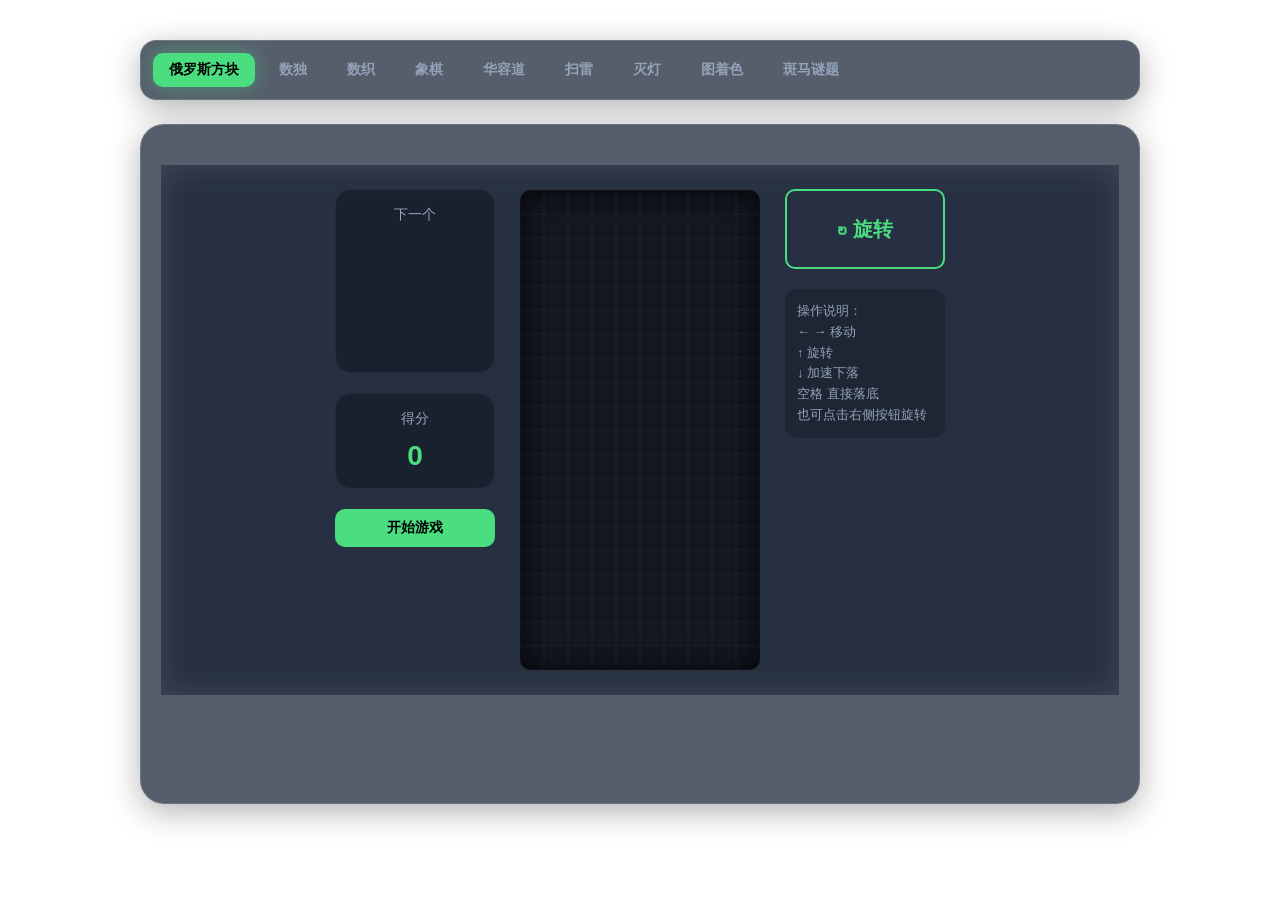
==== index.html @ 693450af "Add files via upload" ====
<!DOCTYPE html>
<html lang="zh-CN">
<head>
<meta charset="UTF-8">
<meta name="viewport" content="width=device-width, initial-scale=1.0">
<title>游戏空间 - 生活与工具</title>
<link rel="stylesheet" href="css/common.css">
</head>
<body>
<div class="container">
    <!-- 游戏切换导航 -->
    <nav class="game-nav" id="gameNav">
        <button class="nav-btn active" data-game="tetris">俄罗斯方块</button>
        <button class="nav-btn" data-game="sudoku">数独</button>
        <button class="nav-btn" data-game="nonogram">数织</button>
        <button class="nav-btn" data-game="chess">象棋</button>
        <button class="nav-btn" data-game="klotski">华容道</button>
        <button class="nav-btn" data-game="minesweeper">扫雷</button>
        <button class="nav-btn" data-game="lightsout">灭灯</button>
        <button class="nav-btn" data-game="graphcoloring">图着色</button>
        <button class="nav-btn" data-game="zebra">斑马谜题</button>
    </nav>

    <!-- 游戏容器 -->
    <main class="game-content">
        <iframe id="gameFrame" src="games/tetris.html" frameborder="0" width="100%" height="100%"></iframe>
    </main>
</div>

<script src="js/router.js"></script>
</body>
</html>
---- css/common.css ----
:root {
    --primary-color: #4ade80;
    --bg-glass: rgba(30, 41, 59, 0.75);
    --bg-glass-hover: rgba(255, 255, 255, 0.1);
    --border-glass: rgba(255, 255, 255, 0.15);
    --text-main: #f8fafc;
    --text-sub: #94a3b8;
}

* { box-sizing: border-box; margin: 0; padding: 0; font-family: -apple-system, BlinkMacSystemFont, "Segoe UI", Roboto, "Helvetica Neue", Arial, sans-serif; }

body {
    background: url('https://images.unsplash.com/photo-1618005182384-a83a8bd57fbe?q=80&w=2560&auto=format&fit=crop') no-repeat center center fixed;
    background-size: cover;
    min-height: 100vh;
    display: flex;
    flex-direction: column;
    align-items: center;
    color: var(--text-main);
    padding: 40px 20px;
}

.container {
    width: 100%;
    max-width: 1000px;   /* 版心固定 1000px */
    display: flex;
    flex-direction: column;
    gap: 24px;
}

.game-nav {
    display: flex;
    flex-wrap: wrap;
    gap: 8px;
    background: var(--bg-glass);
    backdrop-filter: blur(16px);
    padding: 12px;
    border-radius: 16px;
    border: 1px solid var(--border-glass);
    box-shadow: 0 8px 32px rgba(0, 0, 0, 0.3);
}

.nav-btn {
    background: transparent;
    color: var(--text-sub);
    border: none;
    padding: 8px 16px;
    border-radius: 10px;
    font-size: 14px;
    font-weight: 600;
    cursor: pointer;
    transition: all 0.3s ease;
}

.nav-btn:hover { color: var(--text-main); background: var(--bg-glass-hover); }
.nav-btn.active { background: var(--primary-color); color: #000; box-shadow: 0 0 20px rgba(74, 222, 128, 0.4); }

.game-content {
    background: var(--bg-glass);
    backdrop-filter: blur(16px);
    border-radius: 24px;
    border: 1px solid var(--border-glass);
    height: 680px;
    box-shadow: 0 8px 32px rgba(0, 0, 0, 0.3);
    overflow: hidden;
    position: relative;
}

#gameFrame {
    width: 100%;
    height: 100%;
    border: none;
    display: block;
}

/* 游戏内部子页面通用样式（供 iframe 内使用） */
.game-inner {
    width: 100%;
    height: 100%;
    display: flex;
    justify-content: center;
    align-items: center;
    padding: 24px;
    background: rgba(30, 41, 59, 0.4);
    backdrop-filter: blur(16px);
}

.action-btn {
    background: var(--primary-color);
    color: #000;
    border: none;
    padding: 10px 20px;
    border-radius: 10px;
    font-size: 14px;
    font-weight: bold;
    cursor: pointer;
    transition: all 0.2s;
}
.action-btn:hover { transform: translateY(-2px); box-shadow: 0 4px 15px rgba(74, 222, 128, 0.4); }
.action-btn.outline { background: transparent; color: var(--primary-color); border: 2px solid var(--primary-color); }
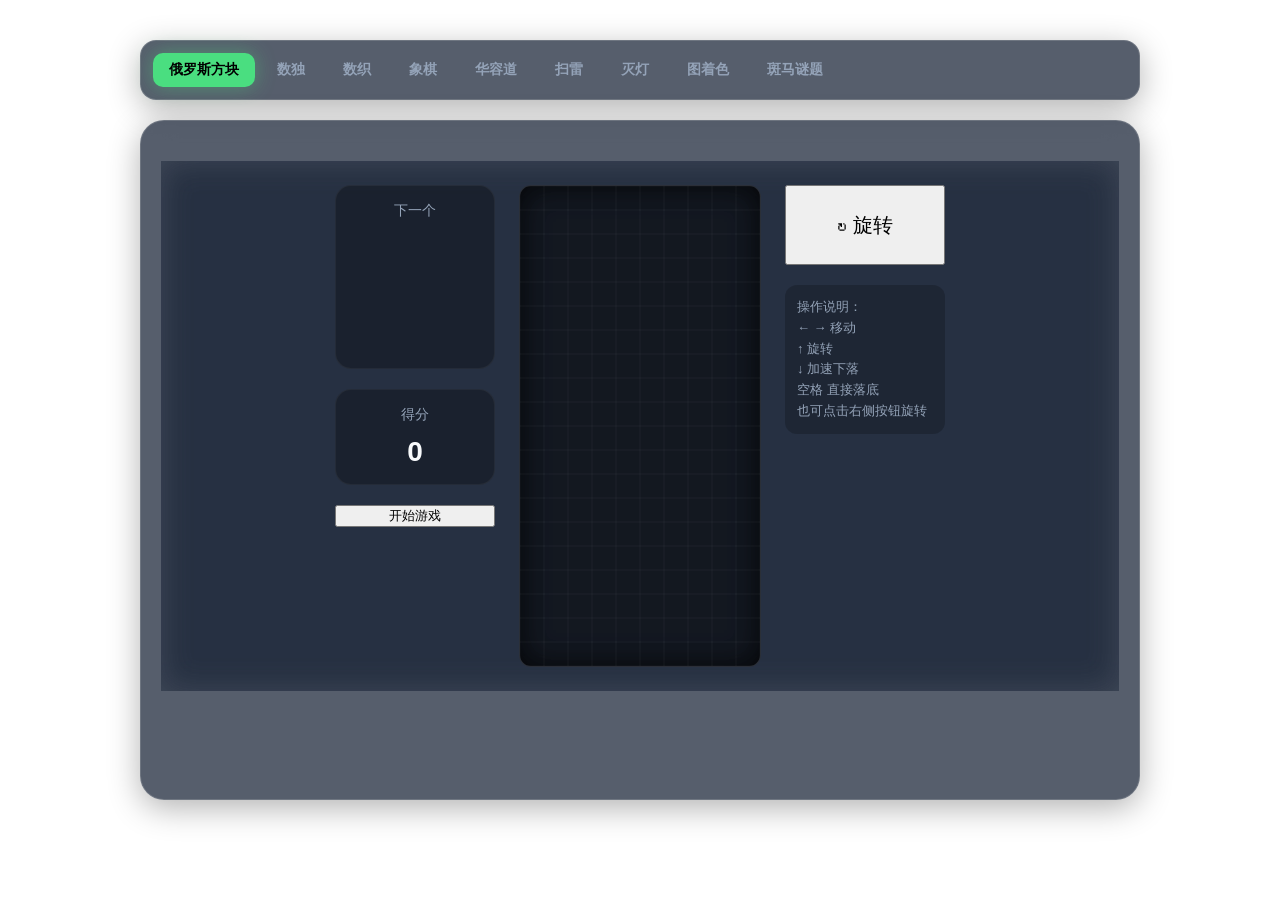
==== commit c6e24477: "Refactor game navigation and iframe logic Updated game navigation and iframe handling." ====
--- a/index.html
+++ b/index.html
@@ -3,12 +3,11 @@
 <head>
 <meta charset="UTF-8">
 <meta name="viewport" content="width=device-width, initial-scale=1.0">
-<title>游戏空间 - 生活与工具</title>
+<title>游戏空间</title>
 <link rel="stylesheet" href="css/common.css">
 </head>
 <body>
 <div class="container">
-    <!-- 游戏切换导航 -->
     <nav class="game-nav" id="gameNav">
         <button class="nav-btn active" data-game="tetris">俄罗斯方块</button>
         <button class="nav-btn" data-game="sudoku">数独</button>
@@ -21,12 +20,35 @@
         <button class="nav-btn" data-game="zebra">斑马谜题</button>
     </nav>
 
-    <!-- 游戏容器 -->
     <main class="game-content">
-        <iframe id="gameFrame" src="games/tetris.html" frameborder="0" width="100%" height="100%"></iframe>
+        <iframe id="gameFrame" src="games/tetris.html" title="游戏"></iframe>
     </main>
 </div>
 
-<script src="js/router.js"></script>
+<script src="js/bridge.js"></script>
+<script>
+(function () {
+    const frame = document.getElementById('gameFrame');
+    const buttons = document.querySelectorAll('.nav-btn');
+    let currentGame = 'tetris';
+
+    buttons.forEach(btn => {
+        btn.addEventListener('click', () => {
+            const game = btn.dataset.game;
+            if (game === currentGame) return;
+
+            // 通知旧 iframe 暂停
+            GameBridge.notifyPause(frame);
+
+            // 更新激活状态
+            buttons.forEach(b => b.classList.toggle('active', b === btn));
+
+            // 切换 iframe 内容
+            frame.src = `games/${game}.html`;
+            currentGame = game;
+        });
+    });
+})();
+</script>
 </body>
-</html>+</html>
--- a/css/common.css
+++ b/css/common.css
@@ -1,13 +1,22 @@
 :root {
-    --primary-color: #4ade80;
+    --primary: #4ade80;
+    --primary-dim: rgba(74, 222, 128, 0.15);
+    --primary-mid: rgba(74, 222, 128, 0.3);
     --bg-glass: rgba(30, 41, 59, 0.75);
-    --bg-glass-hover: rgba(255, 255, 255, 0.1);
-    --border-glass: rgba(255, 255, 255, 0.15);
-    --text-main: #f8fafc;
+    --bg-hover: rgba(255, 255, 255, 0.1);
+    --border: rgba(255, 255, 255, 0.15);
+    --text: #f8fafc;
     --text-sub: #94a3b8;
+    --danger: #ef4444;
 }
 
-* { box-sizing: border-box; margin: 0; padding: 0; font-family: -apple-system, BlinkMacSystemFont, "Segoe UI", Roboto, "Helvetica Neue", Arial, sans-serif; }
+* {
+    box-sizing: border-box;
+    margin: 0;
+    padding: 0;
+    font-family: -apple-system, BlinkMacSystemFont, "Segoe UI", Roboto, "Helvetica Neue", Arial, "PingFang SC", "Microsoft YaHei", sans-serif;
+    -webkit-tap-highlight-color: transparent;
+}
 
 body {
     background: url('https://images.unsplash.com/photo-1618005182384-a83a8bd57fbe?q=80&w=2560&auto=format&fit=crop') no-repeat center center fixed;
@@ -16,27 +25,29 @@
     display: flex;
     flex-direction: column;
     align-items: center;
-    color: var(--text-main);
+    color: var(--text);
     padding: 40px 20px;
 }
 
 .container {
     width: 100%;
-    max-width: 1000px;   /* 版心固定 1000px */
+    max-width: 1000px;
     display: flex;
     flex-direction: column;
-    gap: 24px;
+    gap: 20px;
 }
 
+/* 顶部游戏切换 */
 .game-nav {
     display: flex;
     flex-wrap: wrap;
-    gap: 8px;
+    gap: 6px;
     background: var(--bg-glass);
     backdrop-filter: blur(16px);
+    -webkit-backdrop-filter: blur(16px);
     padding: 12px;
     border-radius: 16px;
-    border: 1px solid var(--border-glass);
+    border: 1px solid var(--border);
     box-shadow: 0 8px 32px rgba(0, 0, 0, 0.3);
 }
 
@@ -49,31 +60,36 @@
     font-size: 14px;
     font-weight: 600;
     cursor: pointer;
-    transition: all 0.3s ease;
+    transition: all 0.2s ease;
 }
 
-.nav-btn:hover { color: var(--text-main); background: var(--bg-glass-hover); }
-.nav-btn.active { background: var(--primary-color); color: #000; box-shadow: 0 0 20px rgba(74, 222, 128, 0.4); }
+.nav-btn:hover { color: var(--text); background: var(--bg-hover); }
+.nav-btn.active {
+    background: var(--primary);
+    color: #000;
+    box-shadow: 0 0 20px rgba(74, 222, 128, 0.4);
+}
 
+/* 游戏容器 */
 .game-content {
     background: var(--bg-glass);
     backdrop-filter: blur(16px);
+    -webkit-backdrop-filter: blur(16px);
     border-radius: 24px;
-    border: 1px solid var(--border-glass);
+    border: 1px solid var(--border);
     height: 680px;
     box-shadow: 0 8px 32px rgba(0, 0, 0, 0.3);
     overflow: hidden;
-    position: relative;
 }
 
-#gameFrame {
+.game-content iframe {
     width: 100%;
     height: 100%;
     border: none;
     display: block;
 }
 
-/* 游戏内部子页面通用样式（供 iframe 内使用） */
+/* iframe 内部通用布局 */
 .game-inner {
     width: 100%;
     height: 100%;
@@ -83,18 +99,72 @@
     padding: 24px;
     background: rgba(30, 41, 59, 0.4);
     backdrop-filter: blur(16px);
+    -webkit-backdrop-filter: blur(16px);
+    color: var(--text);
 }
 
-.action-btn {
-    background: var(--primary-color);
+/* 通用按钮 */
+.btn {
+    background: var(--primary);
     color: #000;
     border: none;
     padding: 10px 20px;
     border-radius: 10px;
     font-size: 14px;
-    font-weight: bold;
+    font-weight: 700;
     cursor: pointer;
     transition: all 0.2s;
+    font-family: inherit;
 }
-.action-btn:hover { transform: translateY(-2px); box-shadow: 0 4px 15px rgba(74, 222, 128, 0.4); }
-.action-btn.outline { background: transparent; color: var(--primary-color); border: 2px solid var(--primary-color); }+.btn:hover:not(:disabled) { transform: translateY(-2px); box-shadow: 0 4px 15px rgba(74, 222, 128, 0.4); }
+.btn:active:not(:disabled) { transform: translateY(0); }
+.btn:disabled { background: #475569; color: #94a3b8; cursor: not-allowed; }
+.btn.ghost {
+    background: transparent;
+    color: var(--primary);
+    border: 2px solid var(--primary);
+}
+.btn.ghost:hover:not(:disabled) { background: var(--primary-dim); box-shadow: none; }
+
+/* 卡片 */
+.card {
+    background: rgba(0, 0, 0, 0.3);
+    padding: 16px;
+    border-radius: 14px;
+    border: 1px solid rgba(255, 255, 255, 0.05);
+}
+.card-title { font-size: 12px; color: var(--text-sub); margin-bottom: 8px; font-weight: 500; letter-spacing: 0.5px; }
+.card-value { font-size: 24px; font-weight: 700; color: var(--primary); }
+
+/* 模态弹窗 */
+.modal {
+    position: fixed;
+    inset: 0;
+    background: rgba(0, 0, 0, 0.75);
+    backdrop-filter: blur(8px);
+    -webkit-backdrop-filter: blur(8px);
+    display: none;
+    justify-content: center;
+    align-items: center;
+    z-index: 100;
+    animation: fadeIn 0.2s ease;
+}
+.modal.show { display: flex; }
+.modal-box {
+    background: rgba(30, 41, 59, 0.98);
+    padding: 36px 48px;
+    border-radius: 20px;
+    border: 1px solid var(--border);
+    text-align: center;
+    box-shadow: 0 20px 60px rgba(0, 0, 0, 0.6);
+    max-width: 90%;
+}
+.modal-box h2 { font-size: 24px; margin-bottom: 12px; color: var(--primary); }
+.modal-box p { font-size: 16px; color: var(--text-sub); margin-bottom: 24px; }
+.modal-box .big-value { font-size: 40px; font-weight: 700; color: #fff; display: block; margin: 12px 0 24px; }
+.modal-actions { display: flex; gap: 12px; justify-content: center; }
+
+@keyframes fadeIn {
+    from { opacity: 0; transform: scale(0.98); }
+    to { opacity: 1; transform: scale(1); }
+}
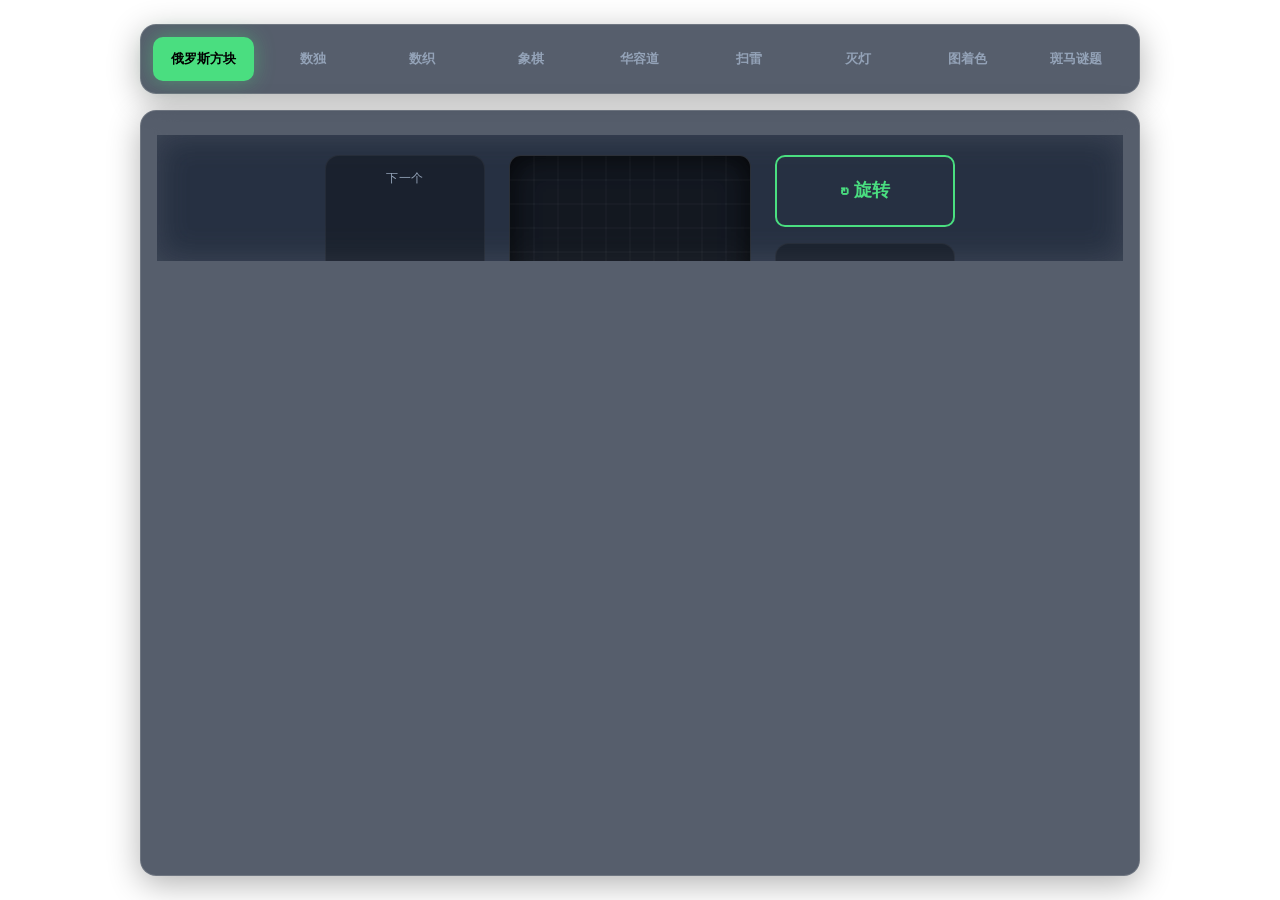
==== commit a9ac9219: "Enhance HTML with new meta tags and iframe settings Added viewport-fit and theme-color meta tags, an" ====
--- a/index.html
+++ b/index.html
@@ -2,7 +2,9 @@
 <html lang="zh-CN">
 <head>
 <meta charset="UTF-8">
-<meta name="viewport" content="width=device-width, initial-scale=1.0">
+<meta name="viewport" content="width=device-width, initial-scale=1.0, viewport-fit=cover">
+<meta name="theme-color" content="#1e293b">
+<meta name="apple-mobile-web-app-capable" content="yes">
 <title>游戏空间</title>
 <link rel="stylesheet" href="css/common.css">
 </head>
@@ -21,13 +23,15 @@
     </nav>
 
     <main class="game-content">
-        <iframe id="gameFrame" src="games/tetris.html" title="游戏"></iframe>
+        <iframe id="gameFrame" src="games/tetris.html" title="游戏" allow="fullscreen"></iframe>
     </main>
 </div>
 
 <script src="js/bridge.js"></script>
 <script>
 (function () {
+    'use strict';
+
     const frame = document.getElementById('gameFrame');
     const buttons = document.querySelectorAll('.nav-btn');
     let currentGame = 'tetris';
--- a/css/common.css
+++ b/css/common.css
@@ -1,3 +1,6 @@
+/* ============================================================
+   全局变量与基础
+   ============================================================ */
 :root {
     --primary: #4ade80;
     --primary-dim: rgba(74, 222, 128, 0.15);
@@ -8,6 +11,14 @@
     --text: #f8fafc;
     --text-sub: #94a3b8;
     --danger: #ef4444;
+    --radius: 16px;
+    --gap: 16px;
+
+    /* 移动端安全区域（iPhone 刘海） */
+    --safe-top: env(safe-area-inset-top, 0px);
+    --safe-bottom: env(safe-area-inset-bottom, 0px);
+    --safe-left: env(safe-area-inset-left, 0px);
+    --safe-right: env(safe-area-inset-right, 0px);
 }
 
 * {
@@ -16,37 +27,51 @@
     padding: 0;
     font-family: -apple-system, BlinkMacSystemFont, "Segoe UI", Roboto, "Helvetica Neue", Arial, "PingFang SC", "Microsoft YaHei", sans-serif;
     -webkit-tap-highlight-color: transparent;
+    -webkit-touch-callout: none;
+}
+
+html, body {
+    overscroll-behavior: none;
+    -webkit-text-size-adjust: 100%;
 }
 
 body {
     background: url('https://images.unsplash.com/photo-1618005182384-a83a8bd57fbe?q=80&w=2560&auto=format&fit=crop') no-repeat center center fixed;
     background-size: cover;
     min-height: 100vh;
+    min-height: 100dvh;
     display: flex;
     flex-direction: column;
     align-items: center;
     color: var(--text);
-    padding: 40px 20px;
-}
-
+    padding: calc(24px + var(--safe-top)) 16px calc(24px + var(--safe-bottom));
+}
+
+/* ============================================================
+   主容器
+   ============================================================ */
 .container {
     width: 100%;
     max-width: 1000px;
     display: flex;
     flex-direction: column;
-    gap: 20px;
-}
-
-/* 顶部游戏切换 */
+    gap: var(--gap);
+    flex: 1;
+    min-height: 0;
+}
+
+/* ============================================================
+   顶部导航
+   ============================================================ */
 .game-nav {
-    display: flex;
-    flex-wrap: wrap;
-    gap: 6px;
+    display: grid;
+    grid-template-columns: repeat(auto-fit, minmax(96px, 1fr));
+    gap: 8px;
     background: var(--bg-glass);
     backdrop-filter: blur(16px);
     -webkit-backdrop-filter: blur(16px);
     padding: 12px;
-    border-radius: 16px;
+    border-radius: var(--radius);
     border: 1px solid var(--border);
     box-shadow: 0 8px 32px rgba(0, 0, 0, 0.3);
 }
@@ -55,12 +80,18 @@
     background: transparent;
     color: var(--text-sub);
     border: none;
-    padding: 8px 16px;
+    padding: 10px 8px;
     border-radius: 10px;
-    font-size: 14px;
+    font-size: 13px;
     font-weight: 600;
     cursor: pointer;
     transition: all 0.2s ease;
+    min-height: 44px;
+    display: flex;
+    align-items: center;
+    justify-content: center;
+    text-align: center;
+    line-height: 1.2;
 }
 
 .nav-btn:hover { color: var(--text); background: var(--bg-hover); }
@@ -70,16 +101,20 @@
     box-shadow: 0 0 20px rgba(74, 222, 128, 0.4);
 }
 
-/* 游戏容器 */
+/* ============================================================
+   游戏容器
+   ============================================================ */
 .game-content {
     background: var(--bg-glass);
     backdrop-filter: blur(16px);
     -webkit-backdrop-filter: blur(16px);
-    border-radius: 24px;
+    border-radius: var(--radius);
     border: 1px solid var(--border);
-    height: 680px;
     box-shadow: 0 8px 32px rgba(0, 0, 0, 0.3);
     overflow: hidden;
+    flex: 1;
+    min-height: 0;
+    height: clamp(420px, calc(100dvh - 220px), 680px);
 }
 
 .game-content iframe {
@@ -89,33 +124,45 @@
     display: block;
 }
 
-/* iframe 内部通用布局 */
+/* ============================================================
+   iframe 内部通用布局
+   ============================================================ */
 .game-inner {
     width: 100%;
     height: 100%;
     display: flex;
     justify-content: center;
     align-items: center;
-    padding: 24px;
+    padding: 20px;
     background: rgba(30, 41, 59, 0.4);
     backdrop-filter: blur(16px);
     -webkit-backdrop-filter: blur(16px);
     color: var(--text);
-}
-
-/* 通用按钮 */
+    overflow: auto;
+}
+
+/* ============================================================
+   按钮
+   ============================================================ */
 .btn {
     background: var(--primary);
     color: #000;
     border: none;
-    padding: 10px 20px;
+    padding: 10px 18px;
     border-radius: 10px;
     font-size: 14px;
     font-weight: 700;
     cursor: pointer;
     transition: all 0.2s;
     font-family: inherit;
-}
+    min-height: 44px;
+    min-width: 44px;
+    display: inline-flex;
+    align-items: center;
+    justify-content: center;
+    line-height: 1.2;
+}
+
 .btn:hover:not(:disabled) { transform: translateY(-2px); box-shadow: 0 4px 15px rgba(74, 222, 128, 0.4); }
 .btn:active:not(:disabled) { transform: translateY(0); }
 .btn:disabled { background: #475569; color: #94a3b8; cursor: not-allowed; }
@@ -126,17 +173,21 @@
 }
 .btn.ghost:hover:not(:disabled) { background: var(--primary-dim); box-shadow: none; }
 
-/* 卡片 */
+/* ============================================================
+   卡片
+   ============================================================ */
 .card {
     background: rgba(0, 0, 0, 0.3);
-    padding: 16px;
+    padding: 14px;
     border-radius: 14px;
     border: 1px solid rgba(255, 255, 255, 0.05);
 }
 .card-title { font-size: 12px; color: var(--text-sub); margin-bottom: 8px; font-weight: 500; letter-spacing: 0.5px; }
-.card-value { font-size: 24px; font-weight: 700; color: var(--primary); }
-
-/* 模态弹窗 */
+.card-value { font-size: 22px; font-weight: 700; color: var(--primary); }
+
+/* ============================================================
+   模态弹窗
+   ============================================================ */
 .modal {
     position: fixed;
     inset: 0;
@@ -147,24 +198,92 @@
     justify-content: center;
     align-items: center;
     z-index: 100;
+    padding: 20px;
     animation: fadeIn 0.2s ease;
 }
 .modal.show { display: flex; }
 .modal-box {
     background: rgba(30, 41, 59, 0.98);
-    padding: 36px 48px;
+    padding: 32px 40px;
     border-radius: 20px;
     border: 1px solid var(--border);
     text-align: center;
     box-shadow: 0 20px 60px rgba(0, 0, 0, 0.6);
-    max-width: 90%;
-}
-.modal-box h2 { font-size: 24px; margin-bottom: 12px; color: var(--primary); }
-.modal-box p { font-size: 16px; color: var(--text-sub); margin-bottom: 24px; }
-.modal-box .big-value { font-size: 40px; font-weight: 700; color: #fff; display: block; margin: 12px 0 24px; }
+    max-width: 90vw;
+    width: 400px;
+}
+.modal-box h2 { font-size: 22px; margin-bottom: 12px; color: var(--primary); }
+.modal-box p { font-size: 15px; color: var(--text-sub); margin-bottom: 20px; }
+.modal-box .big-value { font-size: 36px; font-weight: 700; color: #fff; display: block; margin: 12px 0 20px; }
 .modal-actions { display: flex; gap: 12px; justify-content: center; }
+.modal-actions .btn { flex: 1; }
 
 @keyframes fadeIn {
     from { opacity: 0; transform: scale(0.98); }
     to { opacity: 1; transform: scale(1); }
 }
+
+/* ============================================================
+   响应式：平板 (768px - 1023px)
+   ============================================================ */
+@media (max-width: 1023px) {
+    .game-nav {
+        grid-template-columns: repeat(auto-fit, minmax(88px, 1fr));
+    }
+    .nav-btn { font-size: 12px; padding: 8px 6px; }
+}
+
+/* ============================================================
+   响应式：手机 (≤767px)
+   ============================================================ */
+@media (max-width: 767px) {
+    body {
+        padding: calc(12px + var(--safe-top)) 10px calc(12px + var(--safe-bottom));
+    }
+    .container { gap: 10px; }
+
+    .game-nav {
+        grid-template-columns: repeat(3, 1fr);
+        padding: 8px;
+        gap: 6px;
+        border-radius: 12px;
+    }
+    .nav-btn {
+        font-size: 12px;
+        padding: 6px 4px;
+        min-height: 40px;
+        border-radius: 8px;
+        font-weight: 600;
+    }
+
+    .game-content {
+        border-radius: 12px;
+        height: clamp(380px, calc(100dvh - 200px), 560px);
+    }
+
+    .game-inner { padding: 12px; }
+
+    .modal-box { padding: 24px 20px; }
+    .modal-box h2 { font-size: 20px; }
+    .modal-box .big-value { font-size: 32px; }
+
+    .btn { font-size: 13px; padding: 10px 14px; }
+
+    .card { padding: 10px; }
+    .card-value { font-size: 20px; }
+}
+
+/* ============================================================
+   横屏手机（低高度）
+   ============================================================ */
+@media (max-width: 900px) and (orientation: landscape) {
+    .game-content { height: calc(100dvh - 140px); }
+    body { padding: calc(8px + var(--safe-top)) 12px calc(8px + var(--safe-bottom)); }
+    .container { gap: 8px; }
+}
+
+/* ============================================================
+   工具类
+   ============================================================ */
+.hidden { display: none !important; }
+.center { display: flex; align-items: center; justify-content: center; }
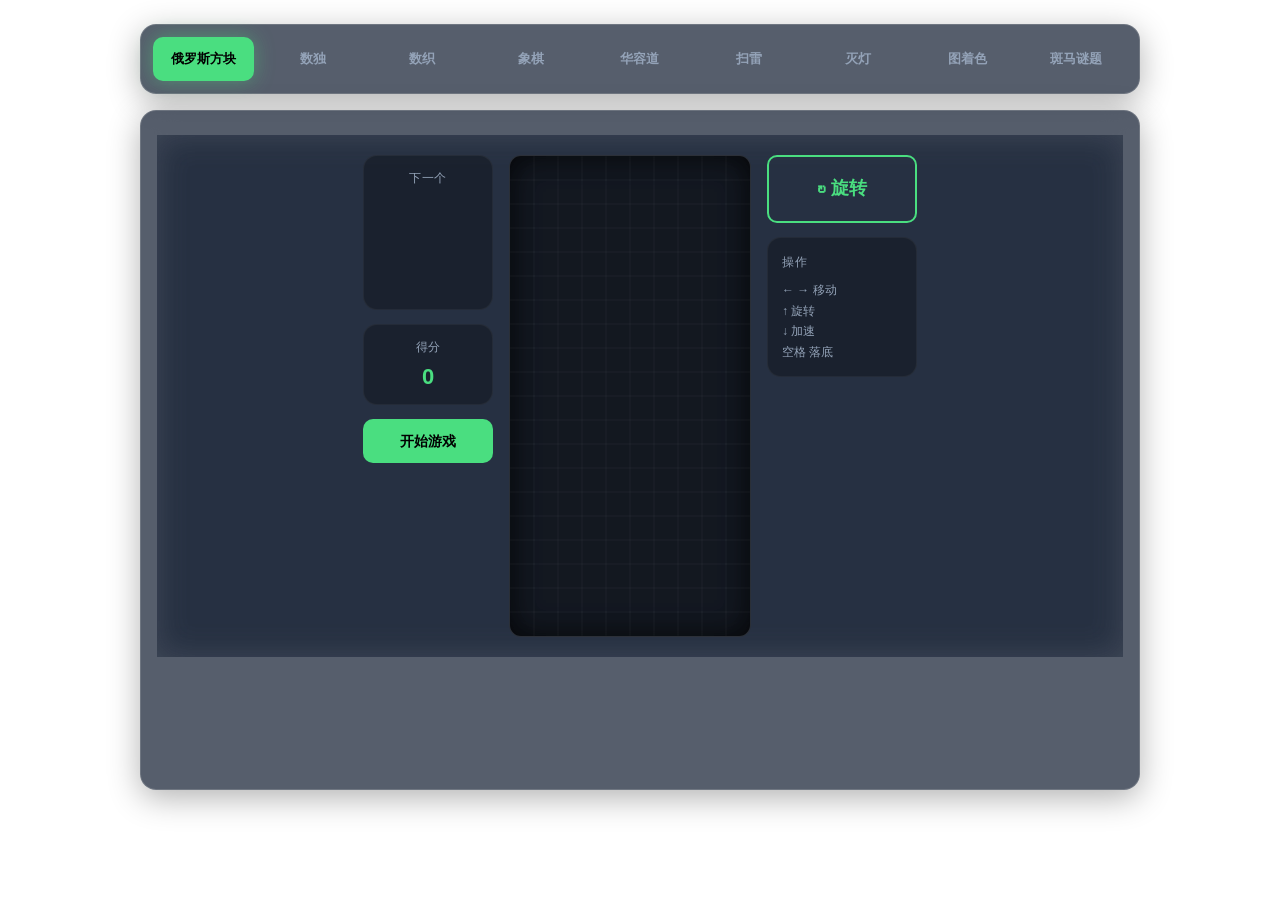
==== commit ed4b39ec: "Refactor game navigation and loading overlays Updated game navigation and loading/error handling in " ====
--- a/index.html
+++ b/index.html
@@ -4,54 +4,218 @@
 <meta charset="UTF-8">
 <meta name="viewport" content="width=device-width, initial-scale=1.0, viewport-fit=cover">
 <meta name="theme-color" content="#1e293b">
+<meta name="mobile-web-app-capable" content="yes">
 <meta name="apple-mobile-web-app-capable" content="yes">
 <title>游戏空间</title>
 <link rel="stylesheet" href="css/common.css">
 </head>
 <body>
 <div class="container">
-    <nav class="game-nav" id="gameNav">
-        <button class="nav-btn active" data-game="tetris">俄罗斯方块</button>
-        <button class="nav-btn" data-game="sudoku">数独</button>
-        <button class="nav-btn" data-game="nonogram">数织</button>
-        <button class="nav-btn" data-game="chess">象棋</button>
-        <button class="nav-btn" data-game="klotski">华容道</button>
-        <button class="nav-btn" data-game="minesweeper">扫雷</button>
-        <button class="nav-btn" data-game="lightsout">灭灯</button>
-        <button class="nav-btn" data-game="graphcoloring">图着色</button>
-        <button class="nav-btn" data-game="zebra">斑马谜题</button>
+    <nav class="game-nav" id="gameNav" aria-label="游戏选择">
+        <button class="nav-btn" data-game="tetris" aria-pressed="false">俄罗斯方块</button>
+        <button class="nav-btn" data-game="sudoku" aria-pressed="false">数独</button>
+        <button class="nav-btn" data-game="nonogram" aria-pressed="false">数织</button>
+        <button class="nav-btn" data-game="chess" aria-pressed="false">象棋</button>
+        <button class="nav-btn" data-game="klotski" aria-pressed="false">华容道</button>
+        <button class="nav-btn" data-game="minesweeper" aria-pressed="false">扫雷</button>
+        <button class="nav-btn" data-game="lightsout" aria-pressed="false">灭灯</button>
+        <button class="nav-btn" data-game="graphcoloring" aria-pressed="false">图着色</button>
+        <button class="nav-btn" data-game="zebra" aria-pressed="false">斑马谜题</button>
     </nav>
 
     <main class="game-content">
-        <iframe id="gameFrame" src="games/tetris.html" title="游戏" allow="fullscreen"></iframe>
+        <iframe id="gameFrame" title="游戏" allow="fullscreen" loading="lazy"></iframe>
+        <div id="loading" class="loading-overlay">加载中…</div>
+        <div id="errorOverlay" class="error-overlay" hidden>
+            <div class="error-box">
+                <h2>加载失败</h2>
+                <p id="errorMsg">无法加载游戏页面</p>
+                <button class="btn" id="btnRetry">重试</button>
+            </div>
+        </div>
     </main>
 </div>
+
+<style>
+/* 加载/错误覆盖层：极小，直接内联，避免污染 common.css */
+.loading-overlay {
+    position: absolute;
+    inset: 0;
+    display: flex;
+    align-items: center;
+    justify-content: center;
+    background: rgba(15, 23, 42, 0.6);
+    color: var(--text-sub);
+    font-size: 14px;
+    pointer-events: none;
+    opacity: 0;
+    transition: opacity 0.2s;
+    z-index: 5;
+}
+.loading-overlay.show { opacity: 1; }
+
+.error-overlay {
+    position: absolute;
+    inset: 0;
+    display: flex;
+    align-items: center;
+    justify-content: center;
+    background: rgba(15, 23, 42, 0.85);
+    backdrop-filter: blur(8px);
+    z-index: 6;
+}
+.error-overlay[hidden] { display: none; }
+.error-box {
+    background: rgba(30, 41, 59, 0.98);
+    padding: 24px 32px;
+    border-radius: 16px;
+    border: 1px solid var(--border);
+    text-align: center;
+    max-width: 90%;
+}
+.error-box h2 { color: var(--danger); font-size: 18px; margin-bottom: 8px; }
+.error-box p { color: var(--text-sub); font-size: 13px; margin-bottom: 16px; }
+</style>
 
 <script src="js/bridge.js"></script>
 <script>
 (function () {
     'use strict';
 
+    const GAMES = ['tetris','sudoku','nonogram','chess','klotski','minesweeper','lightsout','graphcoloring','zebra'];
+    const STORAGE_KEY = 'gameHub.lastGame';
     const frame = document.getElementById('gameFrame');
     const buttons = document.querySelectorAll('.nav-btn');
-    let currentGame = 'tetris';
-
+    const loadingEl = document.getElementById('loading');
+    const errorOverlay = document.getElementById('errorOverlay');
+    const errorMsg = document.getElementById('errorMsg');
+    const btnRetry = document.getElementById('btnRetry');
+    let currentGame = null;
+    let loadingTimer = null;
+
+    // ---------- 决定初始游戏 ----------
+    function pickInitialGame() {
+        const hash = (location.hash || '').replace(/^#/, '');
+        if (GAMES.includes(hash)) return hash;
+        try {
+            const saved = localStorage.getItem(STORAGE_KEY);
+            if (GAMES.includes(saved)) return saved;
+        } catch (e) {}
+        return 'tetris';
+    }
+
+    // ---------- 显示/隐藏加载态 ----------
+    function showLoading() {
+        loadingEl.classList.add('show');
+        clearTimeout(loadingTimer);
+        // 3 秒还没加载完，显示错误
+        loadingTimer = setTimeout(() => {
+            if (loadingEl.classList.contains('show')) {
+                showError('加载超时，请检查网络或重试');
+            }
+        }, 8000);
+    }
+    function hideLoading() {
+        loadingEl.classList.remove('show');
+        clearTimeout(loadingTimer);
+    }
+
+    function showError(msg) {
+        errorMsg.textContent = msg;
+        errorOverlay.hidden = false;
+        hideLoading();
+    }
+    function hideError() {
+        errorOverlay.hidden = true;
+    }
+
+    // ---------- 切换游戏 ----------
+    function switchGame(game, { updateHash = true } = {}) {
+        if (game === currentGame) return;
+        if (!GAMES.includes(game)) game = 'tetris';
+
+        // 通知旧 iframe 暂停
+        GameBridge.notifyPause(frame);
+
+        // 更新按钮状态
+        buttons.forEach(b => {
+            const active = b.dataset.game === game;
+            b.classList.toggle('active', active);
+            b.setAttribute('aria-pressed', active ? 'true' : 'false');
+        });
+
+        // 用 location.replace 而不是 frame.src，避免污染 session history
+        showLoading();
+        hideError();
+        try {
+            frame.contentWindow.location.replace(`games/${game}.html`);
+        } catch (e) {
+            // 首次加载，contentWindow.location 还不存在，回退到 src
+            frame.src = `games/${game}.html`;
+        }
+
+        currentGame = game;
+        try { localStorage.setItem(STORAGE_KEY, game); } catch (e) {}
+        if (updateHash && location.hash !== '#' + game) {
+            history.replaceState(null, '', '#' + game);
+        }
+    }
+
+    // ---------- iframe 事件 ----------
+    frame.addEventListener('load', () => {
+        hideLoading();
+        // 让键盘类游戏立即能响应按键
+        try { frame.contentWindow.focus(); } catch (e) {}
+    });
+    frame.addEventListener('error', () => {
+        showError('无法加载游戏页面');
+    });
+
+    // ---------- 按钮点击 ----------
     buttons.forEach(btn => {
         btn.addEventListener('click', () => {
-            const game = btn.dataset.game;
-            if (game === currentGame) return;
-
-            // 通知旧 iframe 暂停
+            switchGame(btn.dataset.game);
+        });
+    });
+
+    // ---------- hash 变化（浏览器前进/后退） ----------
+    window.addEventListener('hashchange', () => {
+        const hash = (location.hash || '').replace(/^#/, '');
+        if (GAMES.includes(hash) && hash !== currentGame) {
+            switchGame(hash, { updateHash: false });
+        }
+    });
+
+    // ---------- 页面可见性：切到后台时通知 iframe 暂停 ----------
+    document.addEventListener('visibilitychange', () => {
+        if (document.hidden) {
             GameBridge.notifyPause(frame);
-
-            // 更新激活状态
-            buttons.forEach(b => b.classList.toggle('active', b === btn));
-
-            // 切换 iframe 内容
-            frame.src = `games/${game}.html`;
-            currentGame = game;
-        });
-    });
+        } else {
+            // 恢复由用户主动切游戏触发，这里不强推 resume，避免误恢复
+        }
+    });
+
+    // ---------- 重试 ----------
+    btnRetry.addEventListener('click', () => {
+        hideError();
+        const g = currentGame;
+        currentGame = null;
+        switchGame(g);
+    });
+
+    // ---------- 启动 ----------
+    const initial = pickInitialGame();
+    // 先把按钮设对，再触发 switch
+    buttons.forEach(b => {
+        const active = b.dataset.game === initial;
+        b.classList.toggle('active', active);
+        b.setAttribute('aria-pressed', active ? 'true' : 'false');
+    });
+    currentGame = null;
+    switchGame(initial, { updateHash: false });
+    if (location.hash !== '#' + initial) {
+        history.replaceState(null, '', '#' + initial);
+    }
 })();
 </script>
 </body>
--- a/css/common.css
+++ b/css/common.css
@@ -48,7 +48,7 @@
 }
 
 /* ============================================================
-   主容器
+   主容器（修复：去掉 flex: 1 / min-height: 0）
    ============================================================ */
 .container {
     width: 100%;
@@ -56,8 +56,6 @@
     display: flex;
     flex-direction: column;
     gap: var(--gap);
-    flex: 1;
-    min-height: 0;
 }
 
 /* ============================================================
@@ -102,7 +100,7 @@
 }
 
 /* ============================================================
-   游戏容器
+   游戏容器（修复：去掉 flex: 1 / min-height: 0）
    ============================================================ */
 .game-content {
     background: var(--bg-glass);
@@ -112,9 +110,9 @@
     border: 1px solid var(--border);
     box-shadow: 0 8px 32px rgba(0, 0, 0, 0.3);
     overflow: hidden;
-    flex: 1;
-    min-height: 0;
+    position: relative;
     height: clamp(420px, calc(100dvh - 220px), 680px);
+    min-height: 420px;
 }
 
 .game-content iframe {
@@ -125,20 +123,21 @@
 }
 
 /* ============================================================
-   iframe 内部通用布局
+   iframe 内部通用布局（修复：align-items / min-height）
    ============================================================ */
 .game-inner {
     width: 100%;
-    height: 100%;
-    display: flex;
-    justify-content: center;
-    align-items: center;
+    min-height: 100%;
+    display: flex;
+    justify-content: center;
+    align-items: flex-start;
     padding: 20px;
     background: rgba(30, 41, 59, 0.4);
     backdrop-filter: blur(16px);
     -webkit-backdrop-filter: blur(16px);
     color: var(--text);
-    overflow: auto;
+    overflow-y: auto;
+    overflow-x: hidden;
 }
 
 /* ============================================================
@@ -259,6 +258,7 @@
     .game-content {
         border-radius: 12px;
         height: clamp(380px, calc(100dvh - 200px), 560px);
+        min-height: 380px;
     }
 
     .game-inner { padding: 12px; }
@@ -277,7 +277,10 @@
    横屏手机（低高度）
    ============================================================ */
 @media (max-width: 900px) and (orientation: landscape) {
-    .game-content { height: calc(100dvh - 140px); }
+    .game-content {
+        height: calc(100dvh - 140px);
+        min-height: 320px;
+    }
     body { padding: calc(8px + var(--safe-top)) 12px calc(8px + var(--safe-bottom)); }
     .container { gap: 8px; }
 }
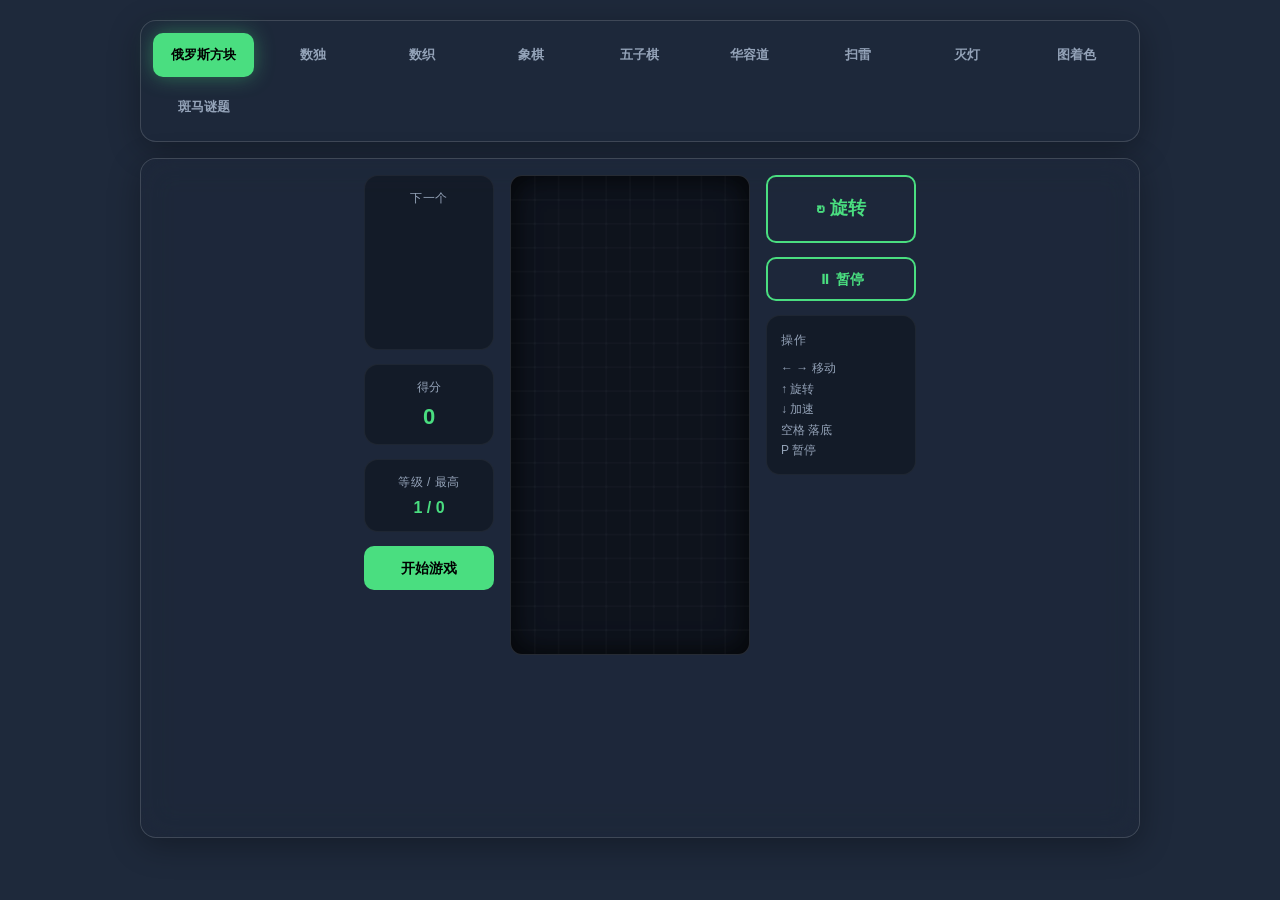
==== commit 20f91082: "Update game navigation and add new game 'gomoku'" ====
--- a/index.html
+++ b/index.html
@@ -16,6 +16,7 @@
         <button class="nav-btn" data-game="sudoku" aria-pressed="false">数独</button>
         <button class="nav-btn" data-game="nonogram" aria-pressed="false">数织</button>
         <button class="nav-btn" data-game="chess" aria-pressed="false">象棋</button>
+        <button class="nav-btn" data-game="gomoku" aria-pressed="false">五子棋</button>
         <button class="nav-btn" data-game="klotski" aria-pressed="false">华容道</button>
         <button class="nav-btn" data-game="minesweeper" aria-pressed="false">扫雷</button>
         <button class="nav-btn" data-game="lightsout" aria-pressed="false">灭灯</button>
@@ -62,6 +63,7 @@
     justify-content: center;
     background: rgba(15, 23, 42, 0.85);
     backdrop-filter: blur(8px);
+    -webkit-backdrop-filter: blur(8px);
     z-index: 6;
 }
 .error-overlay[hidden] { display: none; }
@@ -82,7 +84,10 @@
 (function () {
     'use strict';
 
-    const GAMES = ['tetris','sudoku','nonogram','chess','klotski','minesweeper','lightsout','graphcoloring','zebra'];
+    const GAMES = [
+        'tetris','sudoku','nonogram','chess','gomoku',
+        'klotski','minesweeper','lightsout','graphcoloring','zebra'
+    ];
     const STORAGE_KEY = 'gameHub.lastGame';
     const frame = document.getElementById('gameFrame');
     const buttons = document.querySelectorAll('.nav-btn');
@@ -104,11 +109,10 @@
         return 'tetris';
     }
 
-    // ---------- 显示/隐藏加载态 ----------
+    // ---------- 加载态 ----------
     function showLoading() {
         loadingEl.classList.add('show');
         clearTimeout(loadingTimer);
-        // 3 秒还没加载完，显示错误
         loadingTimer = setTimeout(() => {
             if (loadingEl.classList.contains('show')) {
                 showError('加载超时，请检查网络或重试');
@@ -119,7 +123,6 @@
         loadingEl.classList.remove('show');
         clearTimeout(loadingTimer);
     }
-
     function showError(msg) {
         errorMsg.textContent = msg;
         errorOverlay.hidden = false;
@@ -144,13 +147,12 @@
             b.setAttribute('aria-pressed', active ? 'true' : 'false');
         });
 
-        // 用 location.replace 而不是 frame.src，避免污染 session history
         showLoading();
         hideError();
+        // 用 location.replace 避免污染 session history
         try {
             frame.contentWindow.location.replace(`games/${game}.html`);
         } catch (e) {
-            // 首次加载，contentWindow.location 还不存在，回退到 src
             frame.src = `games/${game}.html`;
         }
 
@@ -164,7 +166,6 @@
     // ---------- iframe 事件 ----------
     frame.addEventListener('load', () => {
         hideLoading();
-        // 让键盘类游戏立即能响应按键
         try { frame.contentWindow.focus(); } catch (e) {}
     });
     frame.addEventListener('error', () => {
@@ -186,12 +187,10 @@
         }
     });
 
-    // ---------- 页面可见性：切到后台时通知 iframe 暂停 ----------
+    // ---------- 页面可见性 ----------
     document.addEventListener('visibilitychange', () => {
         if (document.hidden) {
             GameBridge.notifyPause(frame);
-        } else {
-            // 恢复由用户主动切游戏触发，这里不强推 resume，避免误恢复
         }
     });
 
@@ -205,7 +204,6 @@
 
     // ---------- 启动 ----------
     const initial = pickInitialGame();
-    // 先把按钮设对，再触发 switch
     buttons.forEach(b => {
         const active = b.dataset.game === initial;
         b.classList.toggle('active', active);
--- a/css/common.css
+++ b/css/common.css
@@ -1,5 +1,5 @@
 /* ============================================================
-   全局变量与基础
+   全局变量
    ============================================================ */
 :root {
     --primary: #4ade80;
@@ -7,6 +7,7 @@
     --primary-mid: rgba(74, 222, 128, 0.3);
     --bg-glass: rgba(30, 41, 59, 0.75);
     --bg-hover: rgba(255, 255, 255, 0.1);
+    --bg-base: #1e293b;
     --border: rgba(255, 255, 255, 0.15);
     --text: #f8fafc;
     --text-sub: #94a3b8;
@@ -14,7 +15,6 @@
     --radius: 16px;
     --gap: 16px;
 
-    /* 移动端安全区域（iPhone 刘海） */
     --safe-top: env(safe-area-inset-top, 0px);
     --safe-bottom: env(safe-area-inset-bottom, 0px);
     --safe-left: env(safe-area-inset-left, 0px);
@@ -36,19 +36,45 @@
 }
 
 body {
-    background: url('https://images.unsplash.com/photo-1618005182384-a83a8bd57fbe?q=80&w=2560&auto=format&fit=crop') no-repeat center center fixed;
-    background-size: cover;
+    background-color: var(--bg-base);
     min-height: 100vh;
     min-height: 100dvh;
     display: flex;
     flex-direction: column;
     align-items: center;
     color: var(--text);
-    padding: calc(24px + var(--safe-top)) 16px calc(24px + var(--safe-bottom));
-}
-
-/* ============================================================
-   主容器（修复：去掉 flex: 1 / min-height: 0）
+    padding: calc(20px + var(--safe-top)) 16px calc(20px + var(--safe-bottom));
+    position: relative;
+    isolation: isolate;
+}
+
+/* 背景图用伪元素固定，iOS Safari 更稳 */
+body::before {
+    content: '';
+    position: fixed;
+    inset: 0;
+    z-index: -1;
+    background: url('https://images.unsplash.com/photo-1618005182384-a83a8bd57fbe?q=80&w=2560&auto=format&fit=crop') no-repeat center center;
+    background-size: cover;
+    pointer-events: none;
+}
+
+/* ============================================================
+   iframe 内页面专用：去掉重复背景和内边距
+   ============================================================ */
+body.embedded {
+    background: transparent;
+    padding: 0;
+    height: 100vh;
+    height: 100dvh;
+    min-height: 100vh;
+    min-height: 100dvh;
+    overflow: hidden;
+}
+body.embedded::before { display: none; }
+
+/* ============================================================
+   主容器
    ============================================================ */
 .container {
     width: 100%;
@@ -72,6 +98,7 @@
     border-radius: var(--radius);
     border: 1px solid var(--border);
     box-shadow: 0 8px 32px rgba(0, 0, 0, 0.3);
+    flex-shrink: 0;
 }
 
 .nav-btn {
@@ -90,17 +117,20 @@
     justify-content: center;
     text-align: center;
     line-height: 1.2;
-}
-
+    font-family: inherit;
+}
 .nav-btn:hover { color: var(--text); background: var(--bg-hover); }
 .nav-btn.active {
     background: var(--primary);
     color: #000;
     box-shadow: 0 0 20px rgba(74, 222, 128, 0.4);
 }
-
-/* ============================================================
-   游戏容器（修复：去掉 flex: 1 / min-height: 0）
+.nav-btn:focus-visible { outline: 2px solid var(--primary); outline-offset: 2px; }
+
+/* ============================================================
+   游戏容器
+   桌面：固定高度 clamp
+   移动：由 media query 用 flex: 1 接管（见下面）
    ============================================================ */
 .game-content {
     background: var(--bg-glass);
@@ -111,6 +141,8 @@
     box-shadow: 0 8px 32px rgba(0, 0, 0, 0.3);
     overflow: hidden;
     position: relative;
+    height: 620px;
+    height: clamp(420px, calc(100vh - 220px), 680px);
     height: clamp(420px, calc(100dvh - 220px), 680px);
     min-height: 420px;
 }
@@ -123,7 +155,7 @@
 }
 
 /* ============================================================
-   iframe 内部通用布局（修复：align-items / min-height）
+   iframe 内部通用布局
    ============================================================ */
 .game-inner {
     width: 100%;
@@ -131,13 +163,14 @@
     display: flex;
     justify-content: center;
     align-items: flex-start;
-    padding: 20px;
+    padding: 16px;
     background: rgba(30, 41, 59, 0.4);
     backdrop-filter: blur(16px);
     -webkit-backdrop-filter: blur(16px);
     color: var(--text);
     overflow-y: auto;
     overflow-x: hidden;
+    -webkit-overflow-scrolling: touch;
 }
 
 /* ============================================================
@@ -161,16 +194,12 @@
     justify-content: center;
     line-height: 1.2;
 }
-
 .btn:hover:not(:disabled) { transform: translateY(-2px); box-shadow: 0 4px 15px rgba(74, 222, 128, 0.4); }
 .btn:active:not(:disabled) { transform: translateY(0); }
 .btn:disabled { background: #475569; color: #94a3b8; cursor: not-allowed; }
-.btn.ghost {
-    background: transparent;
-    color: var(--primary);
-    border: 2px solid var(--primary);
-}
+.btn.ghost { background: transparent; color: var(--primary); border: 2px solid var(--primary); }
 .btn.ghost:hover:not(:disabled) { background: var(--primary-dim); box-shadow: none; }
+.btn:focus-visible { outline: 2px solid var(--primary); outline-offset: 2px; }
 
 /* ============================================================
    卡片
@@ -223,66 +252,188 @@
 }
 
 /* ============================================================
-   响应式：平板 (768px - 1023px)
+   Toast
+   ============================================================ */
+.toast-container {
+    position: fixed;
+    top: 20px;
+    left: 50%;
+    transform: translateX(-50%);
+    z-index: 200;
+    display: flex;
+    flex-direction: column;
+    gap: 8px;
+    pointer-events: none;
+    max-width: 90vw;
+}
+.toast {
+    background: rgba(30, 41, 59, 0.98);
+    color: var(--text);
+    padding: 12px 20px;
+    border-radius: 12px;
+    border: 1px solid var(--border);
+    box-shadow: 0 10px 30px rgba(0, 0, 0, 0.5);
+    font-size: 14px;
+    font-weight: 600;
+    min-width: 180px;
+    text-align: center;
+    animation: toastIn 0.25s ease;
+    pointer-events: auto;
+}
+.toast.success { border-color: var(--primary); color: var(--primary); }
+.toast.error { border-color: var(--danger); color: var(--danger); }
+.toast.warn { border-color: #fbbf24; color: #fbbf24; }
+
+@keyframes toastIn {
+    from { opacity: 0; transform: translateY(-10px); }
+    to { opacity: 1; transform: translateY(0); }
+}
+
+/* ============================================================
+   响应式：平板 (768 - 1023)
    ============================================================ */
 @media (max-width: 1023px) {
     .game-nav {
-        grid-template-columns: repeat(auto-fit, minmax(88px, 1fr));
+        grid-template-columns: repeat(3, 1fr);
     }
     .nav-btn { font-size: 12px; padding: 8px 6px; }
 }
 
 /* ============================================================
-   响应式：手机 (≤767px)
+   响应式：手机 (≤ 767px) —— 用 flex 自动填满剩余高度
    ============================================================ */
 @media (max-width: 767px) {
+    /* body 锁死视口高度，不产生整体滚动 */
     body {
-        padding: calc(12px + var(--safe-top)) 10px calc(12px + var(--safe-bottom));
-    }
-    .container { gap: 10px; }
-
+        padding: calc(8px + var(--safe-top)) 8px calc(8px + var(--safe-bottom));
+        height: 100vh;
+        height: 100dvh;
+        min-height: 100vh;
+        min-height: 100dvh;
+        overflow: hidden;
+    }
+
+    /* iframe 内：body 已经默认占了 100dvh，不需要再改 */
+    body.embedded {
+        padding: 0;
+    }
+
+    /* container 占满 body 剩余高度 */
+    .container {
+        flex: 1;
+        min-height: 0;
+        gap: 8px;
+    }
+
+    /* 导航：3 列，压缩高度 */
     .game-nav {
         grid-template-columns: repeat(3, 1fr);
+        padding: 6px;
+        gap: 4px;
+        border-radius: 10px;
+        flex-shrink: 0;
+    }
+    .nav-btn {
+        font-size: 11px;
+        padding: 6px 2px;
+        min-height: 34px;
+        border-radius: 6px;
+        font-weight: 600;
+        letter-spacing: -0.2px;
+    }
+
+    /* 关键：游戏区用 flex 自动占满剩余高度，不用 calc 估算 */
+    .game-content {
+        border-radius: 10px;
+        flex: 1;
+        min-height: 0;
+        height: auto;
+    }
+
+    /* iframe 内布局：允许纵向滚动 */
+    .game-inner {
         padding: 8px;
-        gap: 6px;
-        border-radius: 12px;
-    }
-    .nav-btn {
-        font-size: 12px;
-        padding: 6px 4px;
-        min-height: 40px;
-        border-radius: 8px;
-        font-weight: 600;
-    }
-
-    .game-content {
-        border-radius: 12px;
-        height: clamp(380px, calc(100dvh - 200px), 560px);
-        min-height: 380px;
-    }
-
-    .game-inner { padding: 12px; }
-
-    .modal-box { padding: 24px 20px; }
+        align-items: stretch;
+        min-height: 100%;
+        overflow-y: auto;
+        -webkit-overflow-scrolling: touch;
+    }
+
+    /* 模态框 */
+    .modal-box { padding: 24px 20px; width: 90vw; }
     .modal-box h2 { font-size: 20px; }
     .modal-box .big-value { font-size: 32px; }
+    .modal-actions { flex-direction: column; }
+    .modal-actions .btn { width: 100%; }
 
     .btn { font-size: 13px; padding: 10px 14px; }
-
     .card { padding: 10px; }
     .card-value { font-size: 20px; }
 }
 
 /* ============================================================
-   横屏手机（低高度）
+   响应式：超小屏手机 (≤ 380px)
+   ============================================================ */
+@media (max-width: 380px) {
+    .nav-btn {
+        font-size: 10px;
+        min-height: 30px;
+        padding: 4px 2px;
+    }
+    .game-nav {
+        padding: 4px;
+        gap: 3px;
+    }
+    .game-inner {
+        padding: 6px;
+    }
+}
+
+/* ============================================================
+   横屏手机
    ============================================================ */
 @media (max-width: 900px) and (orientation: landscape) {
+    body {
+        padding: calc(6px + var(--safe-top)) 10px calc(6px + var(--safe-bottom));
+        height: 100vh;
+        height: 100dvh;
+        min-height: 100vh;
+        min-height: 100dvh;
+        overflow: hidden;
+    }
+    body.embedded { padding: 0; }
+
+    .container {
+        flex: 1;
+        min-height: 0;
+        gap: 6px;
+    }
+
+    /* 横屏时导航 9 列一行 */
+    .game-nav {
+        grid-template-columns: repeat(9, 1fr);
+        padding: 4px;
+        gap: 3px;
+    }
+    .nav-btn {
+        font-size: 10px;
+        min-height: 28px;
+        padding: 3px 2px;
+        border-radius: 5px;
+    }
+
     .game-content {
-        height: calc(100dvh - 140px);
-        min-height: 320px;
-    }
-    body { padding: calc(8px + var(--safe-top)) 12px calc(8px + var(--safe-bottom)); }
-    .container { gap: 8px; }
+        flex: 1;
+        min-height: 0;
+        height: auto;
+        border-radius: 8px;
+    }
+
+    .game-inner {
+        padding: 6px;
+        min-height: 100%;
+        overflow-y: auto;
+    }
 }
 
 /* ============================================================
@@ -290,3 +441,15 @@
    ============================================================ */
 .hidden { display: none !important; }
 .center { display: flex; align-items: center; justify-content: center; }
+
+.sr-only {
+    position: absolute;
+    width: 1px;
+    height: 1px;
+    padding: 0;
+    margin: -1px;
+    overflow: hidden;
+    clip: rect(0, 0, 0, 0);
+    white-space: nowrap;
+    border: 0;
+}
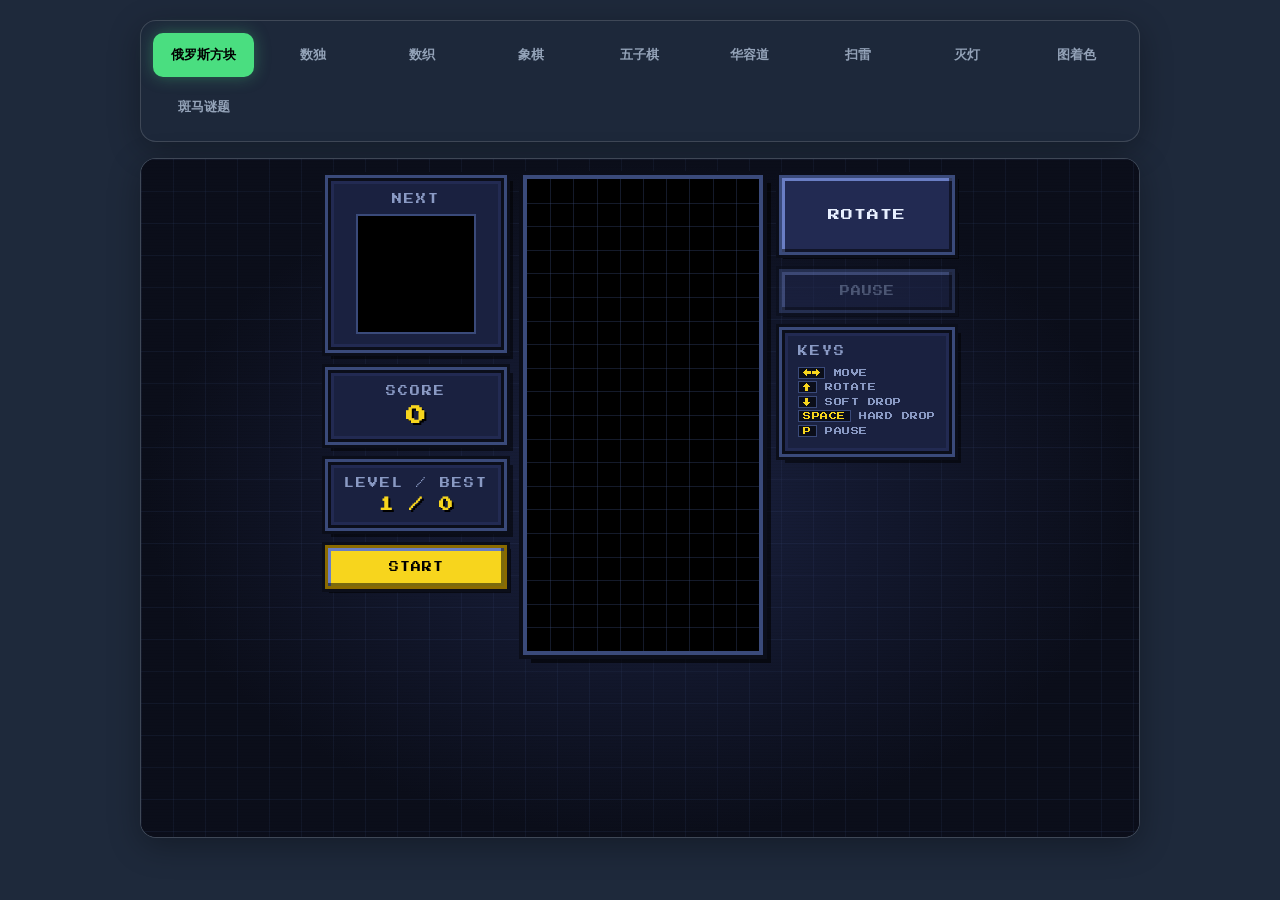
==== commit 9b3aee29: "Refactor game selection and loading mechanisms Revised game selection interface and loading/error ha" ====
--- a/index.html
+++ b/index.html
@@ -25,7 +25,7 @@
     </nav>
 
     <main class="game-content">
-        <iframe id="gameFrame" title="游戏" allow="fullscreen" loading="lazy"></iframe>
+        <iframe id="gameFrame" title="游戏" allow="fullscreen"></iframe>
         <div id="loading" class="loading-overlay">加载中…</div>
         <div id="errorOverlay" class="error-overlay" hidden>
             <div class="error-box">
@@ -38,7 +38,6 @@
 </div>
 
 <style>
-/* 加载/错误覆盖层：极小，直接内联，避免污染 common.css */
 .loading-overlay {
     position: absolute;
     inset: 0;
@@ -62,8 +61,6 @@
     align-items: center;
     justify-content: center;
     background: rgba(15, 23, 42, 0.85);
-    backdrop-filter: blur(8px);
-    -webkit-backdrop-filter: blur(8px);
     z-index: 6;
 }
 .error-overlay[hidden] { display: none; }
@@ -98,7 +95,6 @@
     let currentGame = null;
     let loadingTimer = null;
 
-    // ---------- 决定初始游戏 ----------
     function pickInitialGame() {
         const hash = (location.hash || '').replace(/^#/, '');
         if (GAMES.includes(hash)) return hash;
@@ -109,15 +105,15 @@
         return 'tetris';
     }
 
-    // ---------- 加载态 ----------
     function showLoading() {
         loadingEl.classList.add('show');
         clearTimeout(loadingTimer);
+        // 关键修复 5：超时 12 秒（原来 8 秒太短）
         loadingTimer = setTimeout(() => {
             if (loadingEl.classList.contains('show')) {
                 showError('加载超时，请检查网络或重试');
             }
-        }, 8000);
+        }, 12000);
     }
     function hideLoading() {
         loadingEl.classList.remove('show');
@@ -132,15 +128,12 @@
         errorOverlay.hidden = true;
     }
 
-    // ---------- 切换游戏 ----------
     function switchGame(game, { updateHash = true } = {}) {
         if (game === currentGame) return;
         if (!GAMES.includes(game)) game = 'tetris';
 
-        // 通知旧 iframe 暂停
         GameBridge.notifyPause(frame);
 
-        // 更新按钮状态
         buttons.forEach(b => {
             const active = b.dataset.game === game;
             b.classList.toggle('active', active);
@@ -149,12 +142,8 @@
 
         showLoading();
         hideError();
-        // 用 location.replace 避免污染 session history
-        try {
-            frame.contentWindow.location.replace(`games/${game}.html`);
-        } catch (e) {
-            frame.src = `games/${game}.html`;
-        }
+        // 关键修复 5：直接用 frame.src，去掉 location.replace
+        frame.src = `games/${game}.html`;
 
         currentGame = game;
         try { localStorage.setItem(STORAGE_KEY, game); } catch (e) {}
@@ -163,7 +152,6 @@
         }
     }
 
-    // ---------- iframe 事件 ----------
     frame.addEventListener('load', () => {
         hideLoading();
         try { frame.contentWindow.focus(); } catch (e) {}
@@ -172,14 +160,12 @@
         showError('无法加载游戏页面');
     });
 
-    // ---------- 按钮点击 ----------
     buttons.forEach(btn => {
         btn.addEventListener('click', () => {
             switchGame(btn.dataset.game);
         });
     });
 
-    // ---------- hash 变化（浏览器前进/后退） ----------
     window.addEventListener('hashchange', () => {
         const hash = (location.hash || '').replace(/^#/, '');
         if (GAMES.includes(hash) && hash !== currentGame) {
@@ -187,14 +173,12 @@
         }
     });
 
-    // ---------- 页面可见性 ----------
     document.addEventListener('visibilitychange', () => {
         if (document.hidden) {
             GameBridge.notifyPause(frame);
         }
     });
 
-    // ---------- 重试 ----------
     btnRetry.addEventListener('click', () => {
         hideError();
         const g = currentGame;
@@ -202,7 +186,6 @@
         switchGame(g);
     });
 
-    // ---------- 启动 ----------
     const initial = pickInitialGame();
     buttons.forEach(b => {
         const active = b.dataset.game === initial;
--- a/css/common.css
+++ b/css/common.css
@@ -48,20 +48,18 @@
     isolation: isolate;
 }
 
-/* 背景图用伪元素固定，iOS Safari 更稳 */
-body::before {
+/* 关键修复 3：背景图只在父页面加载，iframe 内不加载 */
+body:not(.embedded)::before {
     content: '';
     position: fixed;
     inset: 0;
     z-index: -1;
-    background: url('https://images.unsplash.com/photo-1618005182384-a83a8bd57fbe?q=80&w=2560&auto=format&fit=crop') no-repeat center center;
+    background: url('https://images.unsplash.com/photo-1618005182384-a83a8bd57fbe?q=80&w=1920&auto=format&fit=crop') no-repeat center center;
     background-size: cover;
     pointer-events: none;
 }
 
-/* ============================================================
-   iframe 内页面专用：去掉重复背景和内边距
-   ============================================================ */
+/* iframe 内页面：透明背景、无内边距、无伪元素 */
 body.embedded {
     background: transparent;
     padding: 0;
@@ -92,8 +90,8 @@
     grid-template-columns: repeat(auto-fit, minmax(96px, 1fr));
     gap: 8px;
     background: var(--bg-glass);
-    backdrop-filter: blur(16px);
-    -webkit-backdrop-filter: blur(16px);
+    backdrop-filter: blur(12px);
+    -webkit-backdrop-filter: blur(12px);
     padding: 12px;
     border-radius: var(--radius);
     border: 1px solid var(--border);
@@ -110,7 +108,7 @@
     font-size: 13px;
     font-weight: 600;
     cursor: pointer;
-    transition: all 0.2s ease;
+    transition: background 0.15s, color 0.15s;
     min-height: 44px;
     display: flex;
     align-items: center;
@@ -123,19 +121,17 @@
 .nav-btn.active {
     background: var(--primary);
     color: #000;
-    box-shadow: 0 0 20px rgba(74, 222, 128, 0.4);
+    box-shadow: 0 0 16px rgba(74, 222, 128, 0.35);
 }
 .nav-btn:focus-visible { outline: 2px solid var(--primary); outline-offset: 2px; }
 
 /* ============================================================
    游戏容器
-   桌面：固定高度 clamp
-   移动：由 media query 用 flex: 1 接管（见下面）
    ============================================================ */
 .game-content {
     background: var(--bg-glass);
-    backdrop-filter: blur(16px);
-    -webkit-backdrop-filter: blur(16px);
+    backdrop-filter: blur(12px);
+    -webkit-backdrop-filter: blur(12px);
     border-radius: var(--radius);
     border: 1px solid var(--border);
     box-shadow: 0 8px 32px rgba(0, 0, 0, 0.3);
@@ -156,6 +152,7 @@
 
 /* ============================================================
    iframe 内部通用布局
+   关键修复 2：去掉 backdrop-filter（GPU 重负载）
    ============================================================ */
 .game-inner {
     width: 100%;
@@ -165,11 +162,10 @@
     align-items: flex-start;
     padding: 16px;
     background: rgba(30, 41, 59, 0.4);
-    backdrop-filter: blur(16px);
-    -webkit-backdrop-filter: blur(16px);
+    /* 已删除 backdrop-filter */
     color: var(--text);
     overflow-y: auto;
-    overflow-x: hidden;
+    overflow-x: auto;
     -webkit-overflow-scrolling: touch;
 }
 
@@ -185,7 +181,7 @@
     font-size: 14px;
     font-weight: 700;
     cursor: pointer;
-    transition: all 0.2s;
+    transition: transform 0.15s, box-shadow 0.15s;
     font-family: inherit;
     min-height: 44px;
     min-width: 44px;
@@ -214,20 +210,19 @@
 .card-value { font-size: 22px; font-weight: 700; color: var(--primary); }
 
 /* ============================================================
-   模态弹窗
+   模态弹窗（去掉 backdrop-filter）
    ============================================================ */
 .modal {
     position: fixed;
     inset: 0;
-    background: rgba(0, 0, 0, 0.75);
-    backdrop-filter: blur(8px);
-    -webkit-backdrop-filter: blur(8px);
+    background: rgba(0, 0, 0, 0.8);
+    /* 已删除 backdrop-filter */
     display: none;
     justify-content: center;
     align-items: center;
     z-index: 100;
     padding: 20px;
-    animation: fadeIn 0.2s ease;
+    animation: fadeIn 0.15s ease;
 }
 .modal.show { display: flex; }
 .modal-box {
@@ -247,8 +242,8 @@
 .modal-actions .btn { flex: 1; }
 
 @keyframes fadeIn {
-    from { opacity: 0; transform: scale(0.98); }
-    to { opacity: 1; transform: scale(1); }
+    from { opacity: 0; }
+    to { opacity: 1; }
 }
 
 /* ============================================================
@@ -277,7 +272,7 @@
     font-weight: 600;
     min-width: 180px;
     text-align: center;
-    animation: toastIn 0.25s ease;
+    animation: toastIn 0.2s ease;
     pointer-events: auto;
 }
 .toast.success { border-color: var(--primary); color: var(--primary); }
@@ -290,7 +285,7 @@
 }
 
 /* ============================================================
-   响应式：平板 (768 - 1023)
+   响应式：平板
    ============================================================ */
 @media (max-width: 1023px) {
     .game-nav {
@@ -300,10 +295,9 @@
 }
 
 /* ============================================================
-   响应式：手机 (≤ 767px) —— 用 flex 自动填满剩余高度
+   响应式：手机
    ============================================================ */
 @media (max-width: 767px) {
-    /* body 锁死视口高度，不产生整体滚动 */
     body {
         padding: calc(8px + var(--safe-top)) 8px calc(8px + var(--safe-bottom));
         height: 100vh;
@@ -312,20 +306,14 @@
         min-height: 100dvh;
         overflow: hidden;
     }
-
-    /* iframe 内：body 已经默认占了 100dvh，不需要再改 */
-    body.embedded {
-        padding: 0;
-    }
-
-    /* container 占满 body 剩余高度 */
+    body.embedded { padding: 0; }
+
     .container {
         flex: 1;
         min-height: 0;
         gap: 8px;
     }
 
-    /* 导航：3 列，压缩高度 */
     .game-nav {
         grid-template-columns: repeat(3, 1fr);
         padding: 6px;
@@ -342,7 +330,6 @@
         letter-spacing: -0.2px;
     }
 
-    /* 关键：游戏区用 flex 自动占满剩余高度，不用 calc 估算 */
     .game-content {
         border-radius: 10px;
         flex: 1;
@@ -350,16 +337,15 @@
         height: auto;
     }
 
-    /* iframe 内布局：允许纵向滚动 */
     .game-inner {
         padding: 8px;
         align-items: stretch;
         min-height: 100%;
         overflow-y: auto;
+        overflow-x: auto;
         -webkit-overflow-scrolling: touch;
     }
 
-    /* 模态框 */
     .modal-box { padding: 24px 20px; width: 90vw; }
     .modal-box h2 { font-size: 20px; }
     .modal-box .big-value { font-size: 32px; }
@@ -371,27 +357,12 @@
     .card-value { font-size: 20px; }
 }
 
-/* ============================================================
-   响应式：超小屏手机 (≤ 380px)
-   ============================================================ */
 @media (max-width: 380px) {
-    .nav-btn {
-        font-size: 10px;
-        min-height: 30px;
-        padding: 4px 2px;
-    }
-    .game-nav {
-        padding: 4px;
-        gap: 3px;
-    }
-    .game-inner {
-        padding: 6px;
-    }
-}
-
-/* ============================================================
-   横屏手机
-   ============================================================ */
+    .nav-btn { font-size: 10px; min-height: 30px; padding: 4px 2px; }
+    .game-nav { padding: 4px; gap: 3px; }
+    .game-inner { padding: 6px; }
+}
+
 @media (max-width: 900px) and (orientation: landscape) {
     body {
         padding: calc(6px + var(--safe-top)) 10px calc(6px + var(--safe-bottom));
@@ -403,13 +374,8 @@
     }
     body.embedded { padding: 0; }
 
-    .container {
-        flex: 1;
-        min-height: 0;
-        gap: 6px;
-    }
-
-    /* 横屏时导航 9 列一行 */
+    .container { flex: 1; min-height: 0; gap: 6px; }
+
     .game-nav {
         grid-template-columns: repeat(9, 1fr);
         padding: 4px;
@@ -433,6 +399,7 @@
         padding: 6px;
         min-height: 100%;
         overflow-y: auto;
+        overflow-x: auto;
     }
 }
 
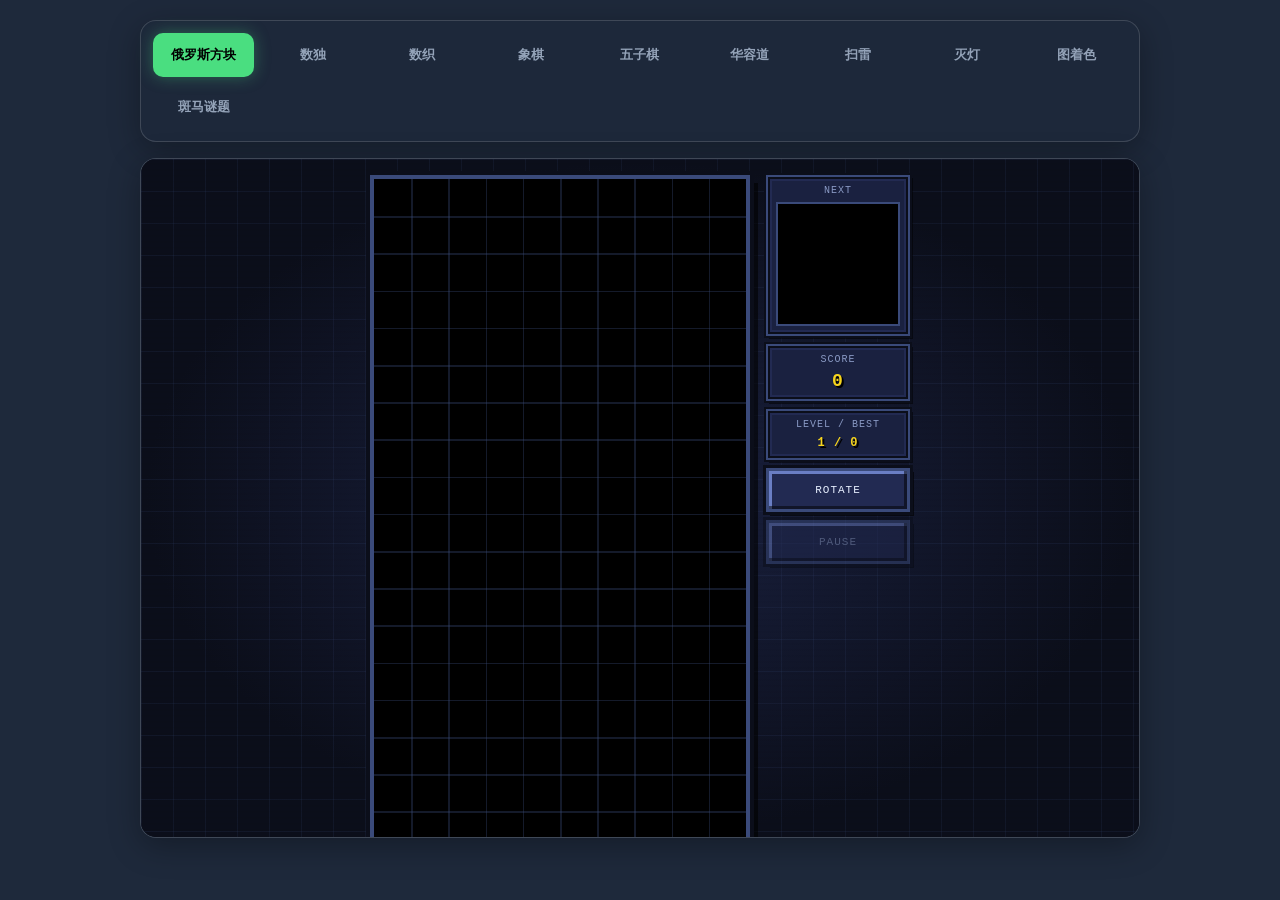
==== commit 99b65608: "Refactor game navigation and add game picker Updated HTML structure and styles for mobile and deskto" ====
--- a/index.html
+++ b/index.html
@@ -8,9 +8,148 @@
 <meta name="apple-mobile-web-app-capable" content="yes">
 <title>游戏空间</title>
 <link rel="stylesheet" href="css/common.css">
+<style>
+/* ============================================================
+   移动端：单行顶部栏 + 全屏游戏选择弹窗
+   ============================================================ */
+
+/* 单行顶部栏：只在手机显示 */
+.mobile-topbar {
+    display: none;
+    align-items: center;
+    gap: 8px;
+    background: var(--bg-glass);
+    backdrop-filter: blur(12px);
+    -webkit-backdrop-filter: blur(12px);
+    border-radius: var(--radius);
+    border: 1px solid var(--border);
+    padding: 10px 12px;
+    flex-shrink: 0;
+}
+.mobile-topbar .current-name {
+    flex: 1;
+    color: var(--text);
+    font-size: 14px;
+    font-weight: 700;
+    letter-spacing: 0.5px;
+    overflow: hidden;
+    text-overflow: ellipsis;
+    white-space: nowrap;
+}
+.mobile-topbar .switch-btn {
+    display: inline-flex;
+    align-items: center;
+    gap: 4px;
+    background: var(--primary);
+    color: #000;
+    border: none;
+    border-radius: 8px;
+    padding: 8px 12px;
+    font-size: 12px;
+    font-weight: 700;
+    font-family: inherit;
+    cursor: pointer;
+    min-height: 36px;
+    flex-shrink: 0;
+}
+.mobile-topbar .switch-btn svg {
+    width: 14px;
+    height: 14px;
+    display: block;
+}
+
+/* 全屏选择弹窗 */
+.game-picker {
+    position: fixed;
+    inset: 0;
+    background: rgba(15, 23, 42, 0.92);
+    z-index: 300;
+    display: none;
+    flex-direction: column;
+    padding: calc(20px + env(safe-area-inset-top)) 16px calc(20px + env(safe-area-inset-bottom));
+    animation: pickerFadeIn 0.15s ease;
+}
+.game-picker.show { display: flex; }
+@keyframes pickerFadeIn {
+    from { opacity: 0; }
+    to { opacity: 1; }
+}
+.game-picker .picker-header {
+    display: flex;
+    justify-content: space-between;
+    align-items: center;
+    margin-bottom: 16px;
+    flex-shrink: 0;
+}
+.game-picker .picker-title {
+    color: var(--text);
+    font-size: 18px;
+    font-weight: 700;
+    letter-spacing: 1px;
+}
+.game-picker .picker-close {
+    background: transparent;
+    color: var(--text-sub);
+    border: 1px solid var(--border);
+    border-radius: 10px;
+    padding: 8px 14px;
+    font-size: 13px;
+    font-family: inherit;
+    cursor: pointer;
+    min-height: 40px;
+}
+.game-picker .picker-grid {
+    display: grid;
+    grid-template-columns: repeat(2, 1fr);
+    gap: 12px;
+    overflow-y: auto;
+    flex: 1;
+    align-content: start;
+}
+.game-picker .picker-item {
+    background: rgba(30, 41, 59, 0.75);
+    border: 1px solid var(--border);
+    border-radius: 14px;
+    color: var(--text);
+    font-size: 15px;
+    font-weight: 600;
+    font-family: inherit;
+    padding: 24px 12px;
+    cursor: pointer;
+    transition: all 0.15s;
+    text-align: center;
+    min-height: 72px;
+    display: flex;
+    align-items: center;
+    justify-content: center;
+    letter-spacing: 1px;
+}
+.game-picker .picker-item:active {
+    transform: scale(0.97);
+}
+.game-picker .picker-item.active {
+    background: var(--primary);
+    color: #000;
+    border-color: var(--primary);
+    box-shadow: 0 0 20px rgba(74, 222, 128, 0.4);
+}
+
+/* 桌面/平板：隐藏单行栏，显示 grid 导航 */
+@media (min-width: 768px) {
+    .mobile-topbar { display: none !important; }
+    .game-picker { display: none !important; }
+}
+
+/* 手机：隐藏 grid 导航，显示单行栏 */
+@media (max-width: 767px) {
+    .game-nav { display: none; }
+    .mobile-topbar { display: flex; }
+}
+</style>
 </head>
 <body>
 <div class="container">
+    <!-- 桌面/平板：完整 grid 导航 -->
     <nav class="game-nav" id="gameNav" aria-label="游戏选择">
         <button class="nav-btn" data-game="tetris" aria-pressed="false">俄罗斯方块</button>
         <button class="nav-btn" data-game="sudoku" aria-pressed="false">数独</button>
@@ -24,6 +163,17 @@
         <button class="nav-btn" data-game="zebra" aria-pressed="false">斑马谜题</button>
     </nav>
 
+    <!-- 手机：单行栏 -->
+    <div class="mobile-topbar" id="mobileTopbar">
+        <span class="current-name" id="currentGameName">俄罗斯方块</span>
+        <button class="switch-btn" id="btnPicker" aria-label="切换游戏">
+            <svg viewBox="0 0 24 24" fill="none" stroke="currentColor" stroke-width="2.5" stroke-linecap="round" stroke-linejoin="round">
+                <path d="M6 9l6 6 6-6"/>
+            </svg>
+            切换
+        </button>
+    </div>
+
     <main class="game-content">
         <iframe id="gameFrame" title="游戏" allow="fullscreen"></iframe>
         <div id="loading" class="loading-overlay">加载中…</div>
@@ -37,7 +187,17 @@
     </main>
 </div>
 
+<!-- 全屏游戏选择弹窗（手机用） -->
+<div class="game-picker" id="gamePicker" aria-hidden="true">
+    <div class="picker-header">
+        <div class="picker-title">选择游戏</div>
+        <button class="picker-close" id="btnPickerClose">关闭</button>
+    </div>
+    <div class="picker-grid" id="pickerGrid"></div>
+</div>
+
 <style>
+/* 加载/错误覆盖层 */
 .loading-overlay {
     position: absolute;
     inset: 0;
@@ -81,34 +241,92 @@
 (function () {
     'use strict';
 
+    // 游戏元数据：与按钮 data-game 对应
     const GAMES = [
-        'tetris','sudoku','nonogram','chess','gomoku',
-        'klotski','minesweeper','lightsout','graphcoloring','zebra'
+        { id: 'tetris',        name: '俄罗斯方块' },
+        { id: 'sudoku',        name: '数独' },
+        { id: 'nonogram',      name: '数织' },
+        { id: 'chess',         name: '象棋' },
+        { id: 'gomoku',        name: '五子棋' },
+        { id: 'klotski',       name: '华容道' },
+        { id: 'minesweeper',   name: '扫雷' },
+        { id: 'lightsout',     name: '灭灯' },
+        { id: 'graphcoloring', name: '图着色' },
+        { id: 'zebra',         name: '斑马谜题' }
     ];
     const STORAGE_KEY = 'gameHub.lastGame';
+
     const frame = document.getElementById('gameFrame');
     const buttons = document.querySelectorAll('.nav-btn');
     const loadingEl = document.getElementById('loading');
     const errorOverlay = document.getElementById('errorOverlay');
     const errorMsg = document.getElementById('errorMsg');
     const btnRetry = document.getElementById('btnRetry');
+
+    const mobileTopbar = document.getElementById('mobileTopbar');
+    const currentGameName = document.getElementById('currentGameName');
+    const btnPicker = document.getElementById('btnPicker');
+    const btnPickerClose = document.getElementById('btnPickerClose');
+    const gamePicker = document.getElementById('gamePicker');
+    const pickerGrid = document.getElementById('pickerGrid');
+
     let currentGame = null;
     let loadingTimer = null;
 
+    // ============================================================
+    // 构建弹窗里的游戏列表
+    // ============================================================
+    function buildPicker() {
+        pickerGrid.innerHTML = '';
+        GAMES.forEach(g => {
+            const btn = document.createElement('button');
+            btn.className = 'picker-item';
+            btn.dataset.game = g.id;
+            btn.textContent = g.name;
+            btn.addEventListener('click', () => {
+                closePicker();
+                switchGame(g.id);
+            });
+            pickerGrid.appendChild(btn);
+        });
+        updatePickerActive();
+    }
+
+    function updatePickerActive() {
+        pickerGrid.querySelectorAll('.picker-item').forEach(item => {
+            item.classList.toggle('active', item.dataset.game === currentGame);
+        });
+    }
+
+    function openPicker() {
+        gamePicker.classList.add('show');
+        gamePicker.setAttribute('aria-hidden', 'false');
+        updatePickerActive();
+    }
+    function closePicker() {
+        gamePicker.classList.remove('show');
+        gamePicker.setAttribute('aria-hidden', 'true');
+    }
+
+    // ============================================================
+    // 初始游戏
+    // ============================================================
     function pickInitialGame() {
         const hash = (location.hash || '').replace(/^#/, '');
-        if (GAMES.includes(hash)) return hash;
+        if (GAMES.some(g => g.id === hash)) return hash;
         try {
             const saved = localStorage.getItem(STORAGE_KEY);
-            if (GAMES.includes(saved)) return saved;
+            if (GAMES.some(g => g.id === saved)) return saved;
         } catch (e) {}
         return 'tetris';
     }
 
+    // ============================================================
+    // 加载态
+    // ============================================================
     function showLoading() {
         loadingEl.classList.add('show');
         clearTimeout(loadingTimer);
-        // 关键修复 5：超时 12 秒（原来 8 秒太短）
         loadingTimer = setTimeout(() => {
             if (loadingEl.classList.contains('show')) {
                 showError('加载超时，请检查网络或重试');
@@ -128,21 +346,29 @@
         errorOverlay.hidden = true;
     }
 
+    // ============================================================
+    // 切换游戏
+    // ============================================================
     function switchGame(game, { updateHash = true } = {}) {
         if (game === currentGame) return;
-        if (!GAMES.includes(game)) game = 'tetris';
+        if (!GAMES.some(g => g.id === game)) game = 'tetris';
 
         GameBridge.notifyPause(frame);
 
+        // 桌面导航按钮状态
         buttons.forEach(b => {
             const active = b.dataset.game === game;
             b.classList.toggle('active', active);
             b.setAttribute('aria-pressed', active ? 'true' : 'false');
         });
 
+        // 手机顶部栏 & 弹窗状态
+        const meta = GAMES.find(g => g.id === game);
+        currentGameName.textContent = meta ? meta.name : game;
+        updatePickerActive();
+
         showLoading();
         hideError();
-        // 关键修复 5：直接用 frame.src，去掉 location.replace
         frame.src = `games/${game}.html`;
 
         currentGame = game;
@@ -152,6 +378,9 @@
         }
     }
 
+    // ============================================================
+    // 事件
+    // ============================================================
     frame.addEventListener('load', () => {
         hideLoading();
         try { frame.contentWindow.focus(); } catch (e) {}
@@ -161,22 +390,25 @@
     });
 
     buttons.forEach(btn => {
-        btn.addEventListener('click', () => {
-            switchGame(btn.dataset.game);
-        });
+        btn.addEventListener('click', () => switchGame(btn.dataset.game));
+    });
+
+    btnPicker.addEventListener('click', openPicker);
+    btnPickerClose.addEventListener('click', closePicker);
+    gamePicker.addEventListener('click', (e) => {
+        // 点击弹窗空白区域关闭
+        if (e.target === gamePicker) closePicker();
     });
 
     window.addEventListener('hashchange', () => {
         const hash = (location.hash || '').replace(/^#/, '');
-        if (GAMES.includes(hash) && hash !== currentGame) {
+        if (GAMES.some(g => g.id === hash) && hash !== currentGame) {
             switchGame(hash, { updateHash: false });
         }
     });
 
     document.addEventListener('visibilitychange', () => {
-        if (document.hidden) {
-            GameBridge.notifyPause(frame);
-        }
+        if (document.hidden) GameBridge.notifyPause(frame);
     });
 
     btnRetry.addEventListener('click', () => {
@@ -186,12 +418,27 @@
         switchGame(g);
     });
 
+    // ESC 关闭弹窗
+    document.addEventListener('keydown', (e) => {
+        if (e.key === 'Escape' && gamePicker.classList.contains('show')) {
+            closePicker();
+        }
+    });
+
+    // ============================================================
+    // 启动
+    // ============================================================
+    buildPicker();
     const initial = pickInitialGame();
+    // 桌面按钮状态
     buttons.forEach(b => {
         const active = b.dataset.game === initial;
         b.classList.toggle('active', active);
         b.setAttribute('aria-pressed', active ? 'true' : 'false');
     });
+    // 手机顶部栏文案
+    const initMeta = GAMES.find(g => g.id === initial);
+    currentGameName.textContent = initMeta ? initMeta.name : initial;
     currentGame = null;
     switchGame(initial, { updateHash: false });
     if (location.hash !== '#' + initial) {
--- a/css/common.css
+++ b/css/common.css
@@ -337,14 +337,14 @@
         height: auto;
     }
 
-    .game-inner {
-        padding: 8px;
-        align-items: stretch;
-        min-height: 100%;
-        overflow-y: auto;
-        overflow-x: auto;
-        -webkit-overflow-scrolling: touch;
-    }
+.game-inner {
+    padding: 6px;
+    align-items: stretch;
+    min-height: 100%;
+    overflow-y: auto;
+    overflow-x: auto;
+    -webkit-overflow-scrolling: touch;
+}
 
     .modal-box { padding: 24px 20px; width: 90vw; }
     .modal-box h2 { font-size: 20px; }
@@ -360,7 +360,7 @@
 @media (max-width: 380px) {
     .nav-btn { font-size: 10px; min-height: 30px; padding: 4px 2px; }
     .game-nav { padding: 4px; gap: 3px; }
-    .game-inner { padding: 6px; }
+    .game-inner { padding: 4px; }
 }
 
 @media (max-width: 900px) and (orientation: landscape) {
